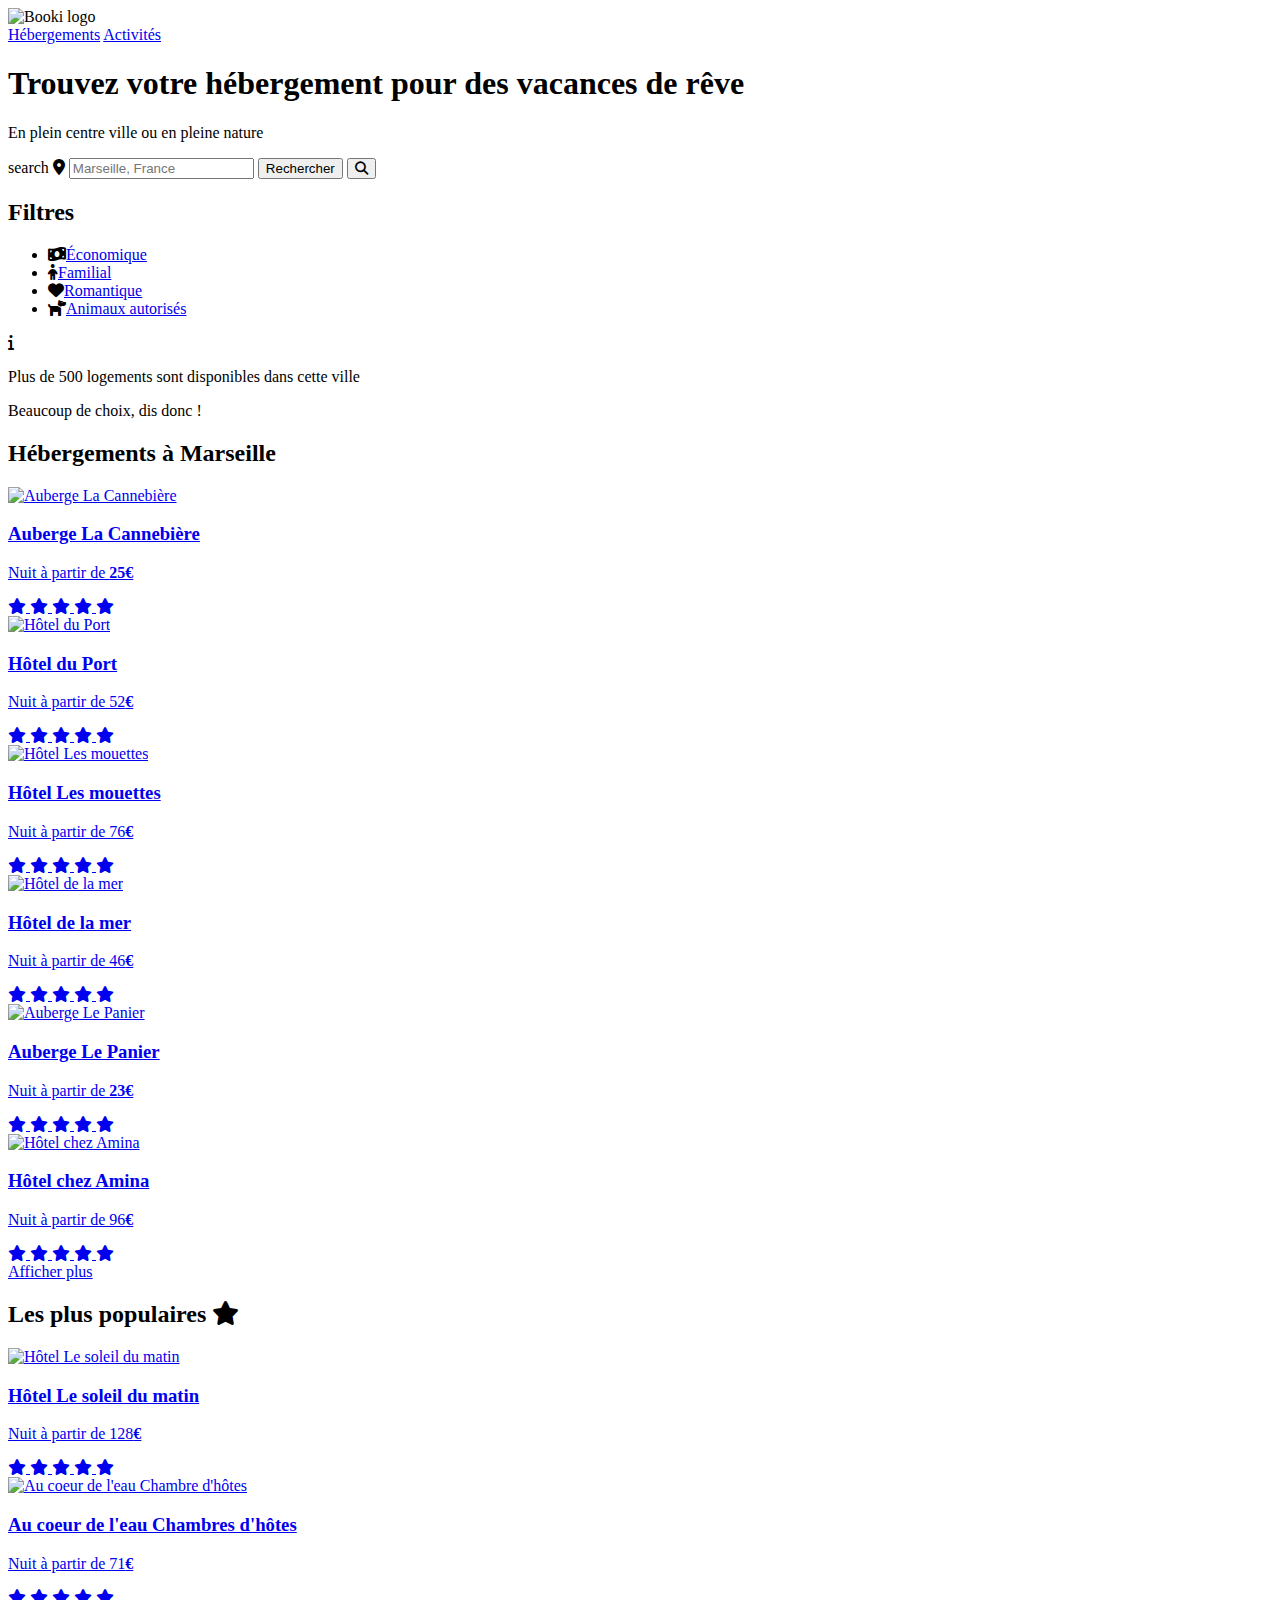
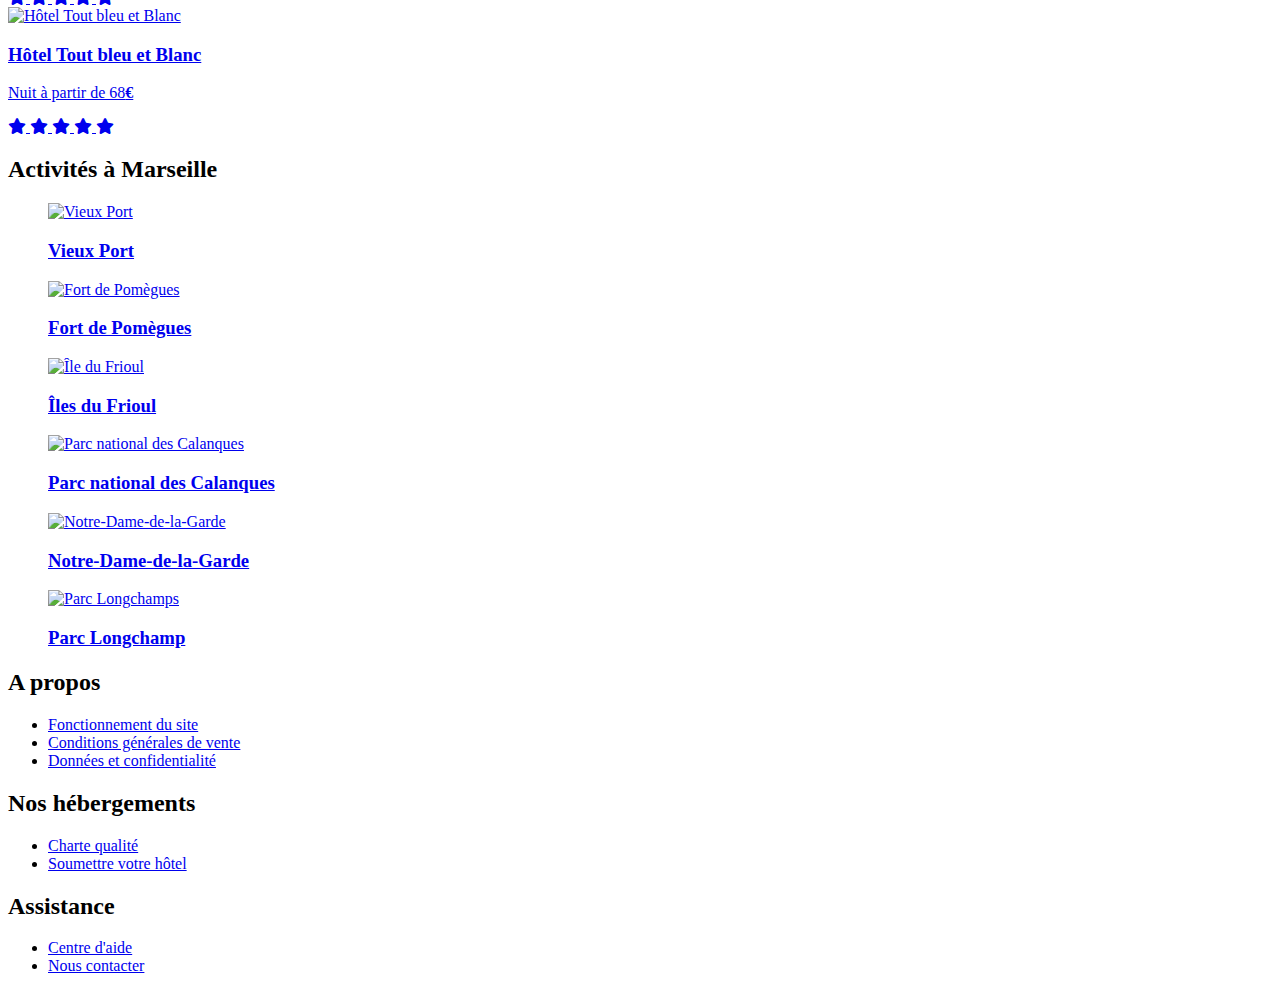
==== index.html @ 0b052183 "research btn for mobile" ====
<!DOCTYPE html>
<html lang="fr">
  <head>
    <meta charset="utf-8" />
    <meta name="viewport" content="width=device-width, initial-scale=1" />
    <link rel="stylesheet" href="./css/normalize.css" />
    <link rel="stylesheet" href="./css/style.css" />
    <link
      href="https://fonts.googleapis.com/css2?family=Raleway:wght@400;700&display=swap"
      rel="stylesheet"
    />
    <link
      rel="stylesheet"
      href="https://cdnjs.cloudflare.com/ajax/libs/font-awesome/6.2.0/css/all.min.css"
    />
    <link rel="shortcut icon" href="./assets/logo/Booki@3x.png" />
    <title>Booki</title>
  </head>

  <body>
    <div id="container">
      <!-- Header -->
      <header>
        <img id="logo" src="./assets/logo/Booki.png" alt="Booki logo" />
        <nav aria-label="Booki Main Navigation" role="menubar">
          <a role="menuitem" class="menu-item active" href="#page-accommodation"
            >Hébergements</a
          >
          <a role="menuitem" class="menu-item" href="#page-activities"
            >Activités</a
          >
        </nav>
      </header>

      <!-- Main -->
      <main>
        <!-- Section search -->
        <section
          aria-label="Find your accommodation for a dream vacation"
          class="search"
        >
          <h1>Trouvez votre hébergement pour des vacances de rêve</h1>
          <p>En plein centre ville ou en pleine nature</p>

          <form role="search" action="#" class="formula">
            <label class="visuallyhidden">search</label>
            <i class="dark-icon fas fa-map-marker-alt"></i>
            <input
              type="search"
              name="destination"
              class="destination"
              placeholder="Marseille, France"
              aria-label="Search through site content"
            />
            <button
              aria-label="submit your search"
              type="submit"
              class="search-French"
            >
              Rechercher
            </button>
            <button type="button" class="search-button">
              <i class="fas fa-search"></i>
            </button>
          </form>
        </section>

        <!-- Section filter -->
        <section aria-label="Filters" class="filter">
          <h2>Filtres</h2>
          <ul>
            <li>
              <i class="blue-icon fas fa-money-bill-wave"></i
              ><a href="#">Économique</a>
            </li>
            <li>
              <i class="blue-icon fas fa-child"></i><a href="#">Familial</a>
            </li>
            <li>
              <i class="blue-icon fas fa-heart"></i><a href="#">Romantique</a>
            </li>
            <li>
              <i class="blue-icon fas fa-dog"></i
              ><a href="#">Animaux autorisés</a>
            </li>
          </ul>
        </section>

        <!-- Info -->
        <div class="tooltip" role="tooltip">
          <i class="fas fa-info"> </i>
          <p>Plus de 500 logements sont disponibles dans cette ville</p>
          <span class="tooltiptext">Beaucoup de choix, dis donc !</span>
        </div>

        <!-- Section accommodation-->
        <section
          aria-label="Accommodation in Marseille"
          id="page-accommodation"
        >
          <!-- accommodation in Marseille-->
          <div class="accommodation-Marseille">
            <h2>Hébergements à Marseille</h2>
            <div class="card-accommodation-Marseille">
              <article class="card-hotel">
                <a href="#">
                  <img
                    src="./assets/hebergements/4_small/marcus-loke-WQJvWU_HZFo-unsplash.jpg"
                    alt="Auberge La Cannebière"
                  />
                  <div class="card-body-hotel">
                    <h3>Auberge La Cannebière</h3>
                    <p>Nuit à partir de <strong>25€</strong></p>
                    <div class="star-rating-M">
                      <i class="full fas fa-star"></i>
                      <i class="full fas fa-star"></i>
                      <i class="full fas fa-star"></i>
                      <i class="full fas fa-star"></i>
                      <i class="empty fas fa-star"></i>
                    </div>
                  </div>
                </a>
              </article>

              <article class="card-hotel">
                <a href="#">
                  <img
                    src="./assets/hebergements/4_small/fred-kleber-gTbaxaVLvsg-unsplash.jpg"
                    alt="Hôtel du Port"
                  />
                  <div class="card-body-hotel">
                    <h3>Hôtel du Port</h3>
                    <p>Nuit à partir de 52<strong>€</strong></p>
                    <div class="star-rating-M">
                      <i class="full fas fa-star"></i>
                      <i class="full fas fa-star"></i>
                      <i class="full fas fa-star"></i>
                      <i class="full fas fa-star"></i>
                      <i class="full fas fa-star"></i>
                    </div>
                  </div>
                </a>
              </article>

              <article class="card-hotel">
                <a href="#">
                  <img
                    src="./assets/hebergements/4_small/reisetopia-B8WIgxA_PFU-unsplash.jpg"
                    alt="Hôtel Les mouettes"
                  />
                  <div class="card-body-hotel">
                    <h3>Hôtel Les mouettes</h3>
                    <p>Nuit à partir de 76<strong>€</strong></p>
                    <div class="star-rating-M">
                      <i class="full fas fa-star"></i>
                      <i class="full fas fa-star"></i>
                      <i class="full fas fa-star"></i>
                      <i class="full fas fa-star"></i>
                      <i class="empty fas fa-star"></i>
                    </div>
                  </div>
                </a>
              </article>

              <article class="card-hotel">
                <a href="#">
                  <img
                    src="./assets/hebergements/4_small/annie-spratt-Eg1qcIitAuA-unsplash.jpg"
                    alt="Hôtel de la mer"
                  />
                  <div class="card-body-hotel">
                    <h3>Hôtel de la mer</h3>
                    <p>Nuit à partir de 46<strong>€</strong></p>
                    <div class="star-rating-M">
                      <i class="full fas fa-star"></i>
                      <i class="full fas fa-star"></i>
                      <i class="full fas fa-star"></i>
                      <i class="empty fas fa-star"></i>
                      <i class="empty fas fa-star"></i>
                    </div>
                  </div>
                </a>
              </article>

              <article class="card-hotel">
                <a href="#">
                  <img
                    src="./assets/hebergements/4_small/nicate-lee-kT-ZyaiwBe0-unsplash.jpg"
                    alt="Auberge Le Panier"
                  />
                  <div class="card-body-hotel">
                    <h3>Auberge Le Panier</h3>
                    <p>Nuit à partir de <strong>23€</strong></p>
                    <div class="star-rating-M">
                      <i class="full fas fa-star"></i>
                      <i class="full fas fa-star"></i>
                      <i class="full fas fa-star"></i>
                      <i class="full fas fa-star"></i>
                      <i class="empty fas fa-star"></i>
                    </div>
                  </div>
                </a>
              </article>

              <article class="card-hotel">
                <a href="#">
                  <img
                    src="./assets/hebergements/4_small/febrian-zakaria-M6S1WvfW68A-unsplash.jpg"
                    alt="Hôtel chez Amina"
                  />
                  <div class="card-body-hotel">
                    <h3>Hôtel chez Amina</h3>
                    <p>Nuit à partir de 96<strong>€</strong></p>
                    <div class="star-rating-M">
                      <i class="full fas fa-star"></i>
                      <i class="full fas fa-star"></i>
                      <i class="full fas fa-star"></i>
                      <i class="full fas fa-star"></i>
                      <i class="full fas fa-star"></i>
                    </div>
                  </div>
                </a>
              </article>
            </div>
            <a class="link-show-more" href="#">Afficher plus</a>
          </div>

          <!-- the most popular -->
          <aside class="page-populars">
            <h2>
              Les plus populaires
              <i class="fa-solid fa-star"></i>
            </h2>
            <div class="card-populars">
              <article class="card-populars-hotels">
                <a href="#">
                  <img
                    src="./assets/hebergements/4_small/emile-guillemot-Bj_rcSC5XfE-unsplash.jpg"
                    alt="Hôtel Le soleil du matin"
                  />
                  <div class="card-body-populars-hotels">
                    <h3>Hôtel Le soleil du matin</h3>
                    <p>Nuit à partir de 128<strong>€</strong></p>
                    <div class="star-rating-P">
                      <i class="full fas fa-star"></i>
                      <i class="full fas fa-star"></i>
                      <i class="full fas fa-star"></i>
                      <i class="full fas fa-star"></i>
                      <i class="full fas fa-star"></i>
                    </div>
                  </div>
                </a>
              </article>

              <article class="card-populars-hotels">
                <a href="#">
                  <img
                    src="./assets/hebergements/4_small/aw-creative-VGs8z60yT2c-unsplash.jpg"
                    alt="Au coeur de l'eau Chambre d'hôtes"
                  />
                  <div class="card-body-populars-hotels">
                    <h3>Au coeur de l'eau Chambres d'hôtes</h3>
                    <p>Nuit à partir de 71<strong>€</strong></p>
                    <div class="star-rating-P">
                      <i class="full fas fa-star"></i>
                      <i class="full fas fa-star"></i>
                      <i class="full fas fa-star"></i>
                      <i class="full fas fa-star"></i>
                      <i class="empty fas fa-star"></i>
                    </div>
                  </div>
                </a>
              </article>

              <article class="card-populars-hotels">
                <a href="#">
                  <img
                    src="./assets/hebergements/4_small/febrian-zakaria-sjvU0THccQA-unsplash.jpg"
                    alt="Hôtel Tout bleu et Blanc"
                  />
                  <div class="card-body-populars-hotels">
                    <h3>Hôtel Tout bleu et Blanc</h3>
                    <p>Nuit à partir de 68<strong>€</strong></p>
                    <div class="star-rating-P">
                      <i class="full fas fa-star"></i>
                      <i class="full fas fa-star"></i>
                      <i class="full fas fa-star"></i>
                      <i class="full fas fa-star"></i>
                      <i class="empty fas fa-star"></i>
                    </div>
                  </div>
                </a>
              </article>
            </div>
          </aside>
        </section>

        <!-- Section activities in Marseille-->
        <section aria-label="Activities in Marseille" id="page-activities">
          <h2>Activités à Marseille</h2>
          <div class="card-activities">
            <article class="card-one">
              <a href="#">
                <figure class="one-image">
                  <img
                    src="./assets/activites/4_small/reno-laithienne-QUgJhdY5Fyk-unsplash.jpg"
                    alt="Vieux Port"
                  />
                  <h3>Vieux Port</h3>
                </figure>
              </a>
            </article>

            <div class="card-group">
              <article class="card-group-1">
                <a href="#">
                  <figure>
                    <img
                      src="./assets/activites/4_small/paul-hermann-QFTrLdQIRhI-unsplash.jpg"
                      alt="Fort de Pomègues"
                    />
                    <h3>Fort de Pomègues</h3>
                  </figure>
                </a>
              </article>

              <article class="card-group-2">
                <a href="#">
                  <figure>
                    <img
                      src="./assets/activites/4_small/kevin-hikari-rV_Qd1l-VXg-unsplash.jpg"
                      alt="Île du Frioul"
                    />
                    <h3>Îles du Frioul</h3>
                  </figure>
                </a>
              </article>
            </div>

            <article class="card-one">
              <a href="#">
                <figure class="one-image">
                  <img
                    src="./assets/activites/4_small/kilyan-sockalingum-NR8-cBCN3aI-unsplash.jpg"
                    alt="Parc national des Calanques"
                  />
                  <h3>Parc national des Calanques</h3>
                </figure>
              </a>
            </article>

            <div class="card-group">
              <article class="card-group-3">
                <a href="#">
                  <figure>
                    <img
                      src="./assets/activites/4_small/florian-wehde-xW9e8gdotxI-unsplash.jpg"
                      alt="Notre-Dame-de-la-Garde"
                    />
                    <h3>Notre-Dame-de-la-Garde</h3>
                  </figure>
                </a>
              </article>

              <article class="card-group-4">
                <a href="#">
                  <figure>
                    <img
                      src="./assets/activites/4_small/lena-paulin-wH2-EJoDcV0-unsplash.jpg"
                      alt="Parc Longchamps"
                    />
                    <h3>Parc Longchamp</h3>
                  </figure>
                </a>
              </article>
            </div>
          </div>
        </section>
      </main>

      <!--Footer  -->
      <footer aria-label="Footer">
        <div>
          <h2>A propos</h2>
          <ul>
            <li><a href="#">Fonctionnement du site</a></li>
            <li><a href="#">Conditions générales de vente</a></li>
            <li><a href="#">Données et confidentialité</a></li>
          </ul>
        </div>

        <div>
          <h2>Nos hébergements</h2>
          <ul>
            <li><a href="#">Charte qualité</a></li>
            <li><a href="#">Soumettre votre hôtel</a></li>
          </ul>
        </div>

        <div>
          <h2>Assistance</h2>
          <ul>
            <li><a href="#">Centre d'aide</a></li>
            <li><a href="#">Nous contacter</a></li>
          </ul>
        </div>
      </footer>
    </div>
  </body>
</html>
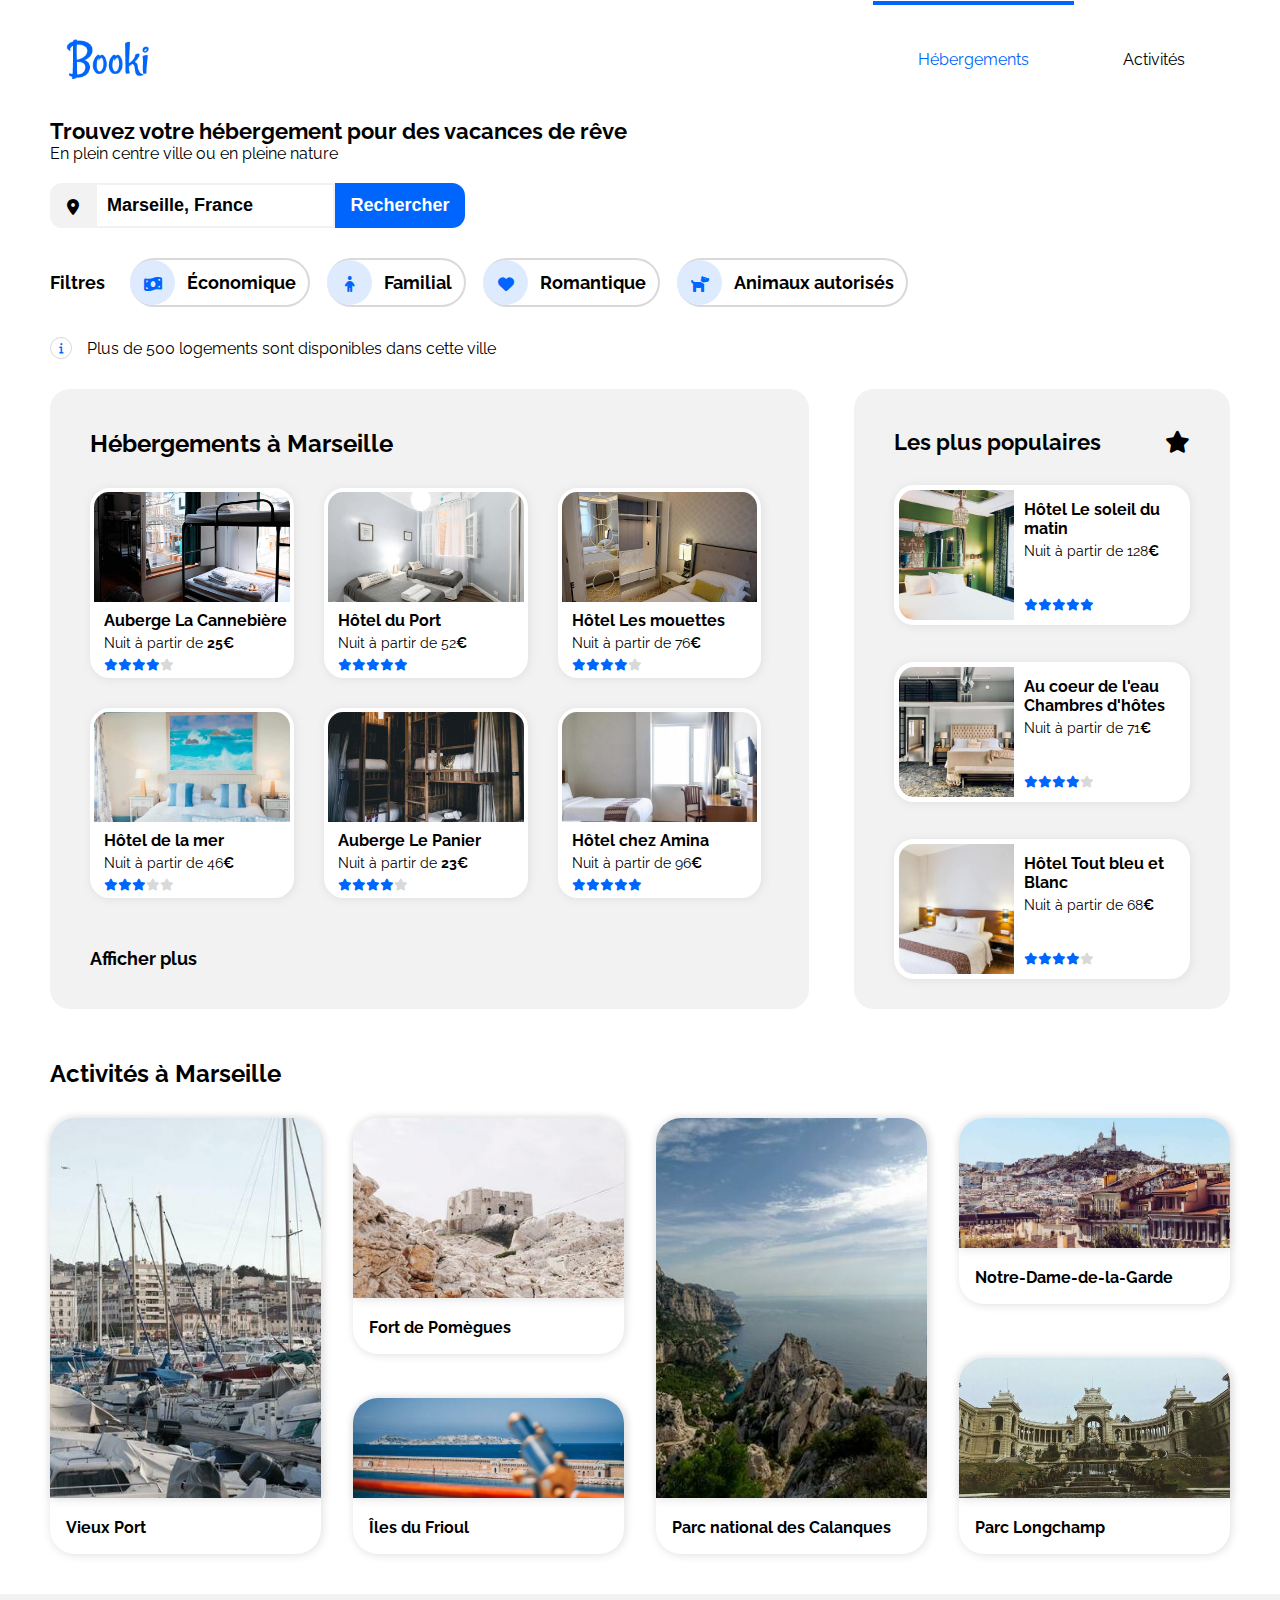
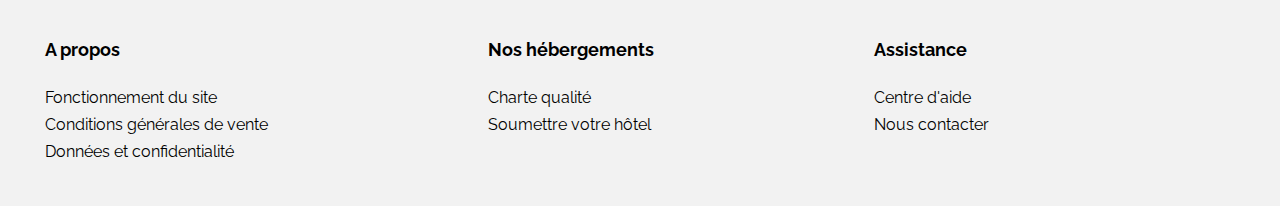
==== commit 558ed2d2: "delete img we dont used and replace assets to images" ====
--- a/index.html
+++ b/index.html
@@ -13,7 +13,7 @@
       rel="stylesheet"
       href="https://cdnjs.cloudflare.com/ajax/libs/font-awesome/6.2.0/css/all.min.css"
     />
-    <link rel="shortcut icon" href="./assets/logo/Booki@3x.png" />
+    <link rel="shortcut icon" href="./images/logo/Booki@3x.png" />
     <title>Booki</title>
   </head>
 
@@ -21,7 +21,7 @@
     <div id="container">
       <!-- Header -->
       <header>
-        <img id="logo" src="./assets/logo/Booki.png" alt="Booki logo" />
+        <img id="logo" src="./images/logo/Booki.png" alt="Booki logo" />
         <nav aria-label="Booki Main Navigation" role="menubar">
           <a role="menuitem" class="menu-item active" href="#page-accommodation"
             >Hébergements</a
@@ -105,7 +105,7 @@
               <article class="card-hotel">
                 <a href="#">
                   <img
-                    src="./assets/hebergements/4_small/marcus-loke-WQJvWU_HZFo-unsplash.jpg"
+                    src="./images/hebergements/4_small/marcus-loke-WQJvWU_HZFo-unsplash.jpg"
                     alt="Auberge La Cannebière"
                   />
                   <div class="card-body-hotel">
@@ -125,7 +125,7 @@
               <article class="card-hotel">
                 <a href="#">
                   <img
-                    src="./assets/hebergements/4_small/fred-kleber-gTbaxaVLvsg-unsplash.jpg"
+                    src="./images/hebergements/4_small/fred-kleber-gTbaxaVLvsg-unsplash.jpg"
                     alt="Hôtel du Port"
                   />
                   <div class="card-body-hotel">
@@ -145,7 +145,7 @@
               <article class="card-hotel">
                 <a href="#">
                   <img
-                    src="./assets/hebergements/4_small/reisetopia-B8WIgxA_PFU-unsplash.jpg"
+                    src="./images/hebergements/4_small/reisetopia-B8WIgxA_PFU-unsplash.jpg"
                     alt="Hôtel Les mouettes"
                   />
                   <div class="card-body-hotel">
@@ -165,7 +165,7 @@
               <article class="card-hotel">
                 <a href="#">
                   <img
-                    src="./assets/hebergements/4_small/annie-spratt-Eg1qcIitAuA-unsplash.jpg"
+                    src="./images/hebergements/4_small/annie-spratt-Eg1qcIitAuA-unsplash.jpg"
                     alt="Hôtel de la mer"
                   />
                   <div class="card-body-hotel">
@@ -185,7 +185,7 @@
               <article class="card-hotel">
                 <a href="#">
                   <img
-                    src="./assets/hebergements/4_small/nicate-lee-kT-ZyaiwBe0-unsplash.jpg"
+                    src="./images/hebergements/4_small/nicate-lee-kT-ZyaiwBe0-unsplash.jpg"
                     alt="Auberge Le Panier"
                   />
                   <div class="card-body-hotel">
@@ -205,7 +205,7 @@
               <article class="card-hotel">
                 <a href="#">
                   <img
-                    src="./assets/hebergements/4_small/febrian-zakaria-M6S1WvfW68A-unsplash.jpg"
+                    src="./images/hebergements/4_small/febrian-zakaria-M6S1WvfW68A-unsplash.jpg"
                     alt="Hôtel chez Amina"
                   />
                   <div class="card-body-hotel">
@@ -235,7 +235,7 @@
               <article class="card-populars-hotels">
                 <a href="#">
                   <img
-                    src="./assets/hebergements/4_small/emile-guillemot-Bj_rcSC5XfE-unsplash.jpg"
+                    src="./images/hebergements/4_small/emile-guillemot-Bj_rcSC5XfE-unsplash.jpg"
                     alt="Hôtel Le soleil du matin"
                   />
                   <div class="card-body-populars-hotels">
@@ -255,7 +255,7 @@
               <article class="card-populars-hotels">
                 <a href="#">
                   <img
-                    src="./assets/hebergements/4_small/aw-creative-VGs8z60yT2c-unsplash.jpg"
+                    src="./images/hebergements/4_small/aw-creative-VGs8z60yT2c-unsplash.jpg"
                     alt="Au coeur de l'eau Chambre d'hôtes"
                   />
                   <div class="card-body-populars-hotels">
@@ -275,7 +275,7 @@
               <article class="card-populars-hotels">
                 <a href="#">
                   <img
-                    src="./assets/hebergements/4_small/febrian-zakaria-sjvU0THccQA-unsplash.jpg"
+                    src="./images/hebergements/4_small/febrian-zakaria-sjvU0THccQA-unsplash.jpg"
                     alt="Hôtel Tout bleu et Blanc"
                   />
                   <div class="card-body-populars-hotels">
@@ -303,7 +303,7 @@
               <a href="#">
                 <figure class="one-image">
                   <img
-                    src="./assets/activites/4_small/reno-laithienne-QUgJhdY5Fyk-unsplash.jpg"
+                    src="./images/activites/4_small/reno-laithienne-QUgJhdY5Fyk-unsplash.jpg"
                     alt="Vieux Port"
                   />
                   <h3>Vieux Port</h3>
@@ -316,7 +316,7 @@
                 <a href="#">
                   <figure>
                     <img
-                      src="./assets/activites/4_small/paul-hermann-QFTrLdQIRhI-unsplash.jpg"
+                      src="./images/activites/4_small/paul-hermann-QFTrLdQIRhI-unsplash.jpg"
                       alt="Fort de Pomègues"
                     />
                     <h3>Fort de Pomègues</h3>
@@ -328,7 +328,7 @@
                 <a href="#">
                   <figure>
                     <img
-                      src="./assets/activites/4_small/kevin-hikari-rV_Qd1l-VXg-unsplash.jpg"
+                      src="./images/activites/4_small/kevin-hikari-rV_Qd1l-VXg-unsplash.jpg"
                       alt="Île du Frioul"
                     />
                     <h3>Îles du Frioul</h3>
@@ -341,7 +341,7 @@
               <a href="#">
                 <figure class="one-image">
                   <img
-                    src="./assets/activites/4_small/kilyan-sockalingum-NR8-cBCN3aI-unsplash.jpg"
+                    src="./images/activites/4_small/kilyan-sockalingum-NR8-cBCN3aI-unsplash.jpg"
                     alt="Parc national des Calanques"
                   />
                   <h3>Parc national des Calanques</h3>
@@ -354,7 +354,7 @@
                 <a href="#">
                   <figure>
                     <img
-                      src="./assets/activites/4_small/florian-wehde-xW9e8gdotxI-unsplash.jpg"
+                      src="./images/activites/4_small/florian-wehde-xW9e8gdotxI-unsplash.jpg"
                       alt="Notre-Dame-de-la-Garde"
                     />
                     <h3>Notre-Dame-de-la-Garde</h3>
@@ -366,7 +366,7 @@
                 <a href="#">
                   <figure>
                     <img
-                      src="./assets/activites/4_small/lena-paulin-wH2-EJoDcV0-unsplash.jpg"
+                      src="./images/activites/4_small/lena-paulin-wH2-EJoDcV0-unsplash.jpg"
                       alt="Parc Longchamps"
                     />
                     <h3>Parc Longchamp</h3>
--- a/css/style.css
+++ b/css/style.css
@@ -0,0 +1,674 @@
+body {
+  font-family: 'Raleway', sans-serif;
+  color: #000000;
+  font-size: 16px;
+}
+
+/* globals for different navigators */
+
+*,
+*:before,
+*:after {
+  box-sizing: border-box; /* Opera/IE 8+ */
+  -moz-box-sizing: border-box; /* Firefox, autres Gecko */
+  -webkit-box-sizing: border-box; /* Safari/Chrome, autres WebKit */
+  margin: 0;
+  padding: 0;
+}
+
+/* DESKTOP */
+
+a {
+  text-decoration: none;
+  color: #000000;
+}
+
+img {
+  object-fit: cover;
+}
+
+/* HEADER */
+
+header {
+  display: flex;
+  justify-content: space-between;
+  align-items: center;
+  height: 118px;
+  margin: 0 50px;
+}
+
+#logo {
+  width: 130px;
+  margin-left: 16px;
+}
+
+/* MAIN */
+main {
+  margin: 0 50px;
+}
+
+/* NAV */
+
+.menu-item {
+  padding: 0 45px;
+}
+
+.active,
+.menu-item:hover {
+  border-top: 4px solid #0065fc;
+  padding: 45px;
+  color: #0065fc;
+}
+
+/* section search */
+
+.search h1 {
+  font-size: 22px;
+}
+
+.formula {
+  display: flex;
+  margin-top: 20px;
+}
+
+/* hide the label for accessibility, because it's clear visually and keep label available for assistive tech */
+.visuallyhidden {
+  border: 0;
+  clip: rect(0 0 0 0);
+  height: 1px;
+  margin: -1px;
+  overflow: hidden;
+  padding: 0;
+  position: absolute;
+  width: 1px;
+}
+
+.fa-map-marker-alt {
+  width: 45px;
+  height: 45px;
+  color: #000000;
+  background-color: #f2f2f2;
+  border: 3px #f2f2f2 solid;
+  padding: 13px;
+  border-radius: 12px 0px 0px 12px;
+  text-align: center;
+  font-size: 16px;
+}
+
+.destination {
+  border: 2px #f2f2f2 solid;
+  font-size: 18px;
+  font-weight: bold;
+  width: 240px;
+  text-indent: 10px;
+}
+
+/* for displaying black color font in placeholder to Chrome & Firefox */
+
+::-webkit-input-placeholder {
+  color: #000000;
+  opacity: 1;
+}
+::-moz-placeholder {
+  color: #000000;
+  opacity: 1;
+}
+input:-moz-placeholder {
+  color: #000000;
+  opacity: 1;
+}
+
+.search-French {
+  border-radius: 0 13px 13px 0;
+  background: #0065fc;
+  color: #ffff;
+  border-style: none;
+  font-weight: bold;
+  width: 130px;
+  font-size: 18px;
+}
+
+.search-button {
+  display: none;
+}
+
+/* section filter */
+
+.filter {
+  display: flex;
+  flex-wrap: wrap;
+  align-items: center;
+  margin: 30px 0px;
+  gap: 25px;
+}
+
+.filter h2 {
+  font-weight: bold;
+  font-size: 18px;
+}
+
+.filter ul {
+  display: flex;
+  flex-wrap: wrap;
+  gap: 17px;
+}
+
+.filter li {
+  display: flex;
+  align-items: center;
+  border: 2px solid #d9d9d9;
+  border-radius: 100px;
+  border-left: #deebff;
+}
+
+.filter a {
+  font-size: 18px;
+  font-weight: bold;
+  color: #000000;
+  padding: 0px 12px;
+}
+
+.filter li:hover {
+  background-color: #deebff;
+}
+
+.blue-icon {
+  color: #0065fc;
+  background-color: #deebff;
+  border-radius: 100%;
+  width: 45px;
+  height: 45px;
+  text-align: center;
+  line-height: 3 !important;
+}
+
+/* INFO */
+.fa-info {
+  width: 22px;
+  height: 22px;
+  color: #0065fc;
+  border-radius: 100%;
+  border: 1px solid #d9d9d9;
+  padding: 5px 8px;
+  font-size: 11px;
+}
+
+.tooltip {
+  position: relative;
+  display: flex;
+  align-items: center;
+}
+
+.tooltip p {
+  margin-left: 15px;
+}
+
+.tooltip .tooltiptext {
+  visibility: hidden;
+  width: 120px;
+  background-color: #f2f2f2;
+  color: #0065fc;
+  text-align: start;
+  border-radius: 6px;
+  padding: 5px 0;
+
+  /* Position the tooltip */
+  position: absolute;
+  z-index: 1;
+  bottom: 100%;
+  right: 100%;
+  margin-right: -100px;
+}
+
+.tooltip:hover .tooltiptext {
+  visibility: visible;
+}
+
+/* section accommodation */
+
+#page-accommodation {
+  margin-top: 30px;
+  display: flex;
+  gap: 45px;
+}
+
+.accommodation-Marseille {
+  background-color: #f2f2f2;
+  display: flex;
+  flex-direction: column;
+  flex-wrap: wrap;
+  border-radius: 20px;
+  width: 67%;
+  padding: 40px;
+}
+
+.card-accommodation-Marseille {
+  display: flex;
+  flex-wrap: wrap;
+  justify-content: flex-start;
+  gap: 30px;
+  padding: 30px 0px 50px 0px;
+}
+
+.card-hotel {
+  min-width: 200px;
+  width: 30%;
+  height: 190px;
+  background-color: #ffff;
+  border: 4px solid #ffff;
+  border-radius: 20px;
+  box-shadow: 1px 1px 10px #dfdfdf;
+  line-height: 1.5;
+}
+
+.card-hotel img {
+  width: 100%;
+  height: 110px;
+  border-radius: 15px 15px 0 0;
+}
+
+.card-body-hotel {
+  display: flex;
+  flex-direction: column;
+  justify-content: space-between;
+  padding-left: 10px;
+}
+
+h3 {
+  font-size: 16px;
+  font-weight: bold;
+}
+
+.card-one:hover,
+.card-group-1:hover,
+.card-group-2:hover,
+.card-group-3:hover,
+.card-group-4:hover,
+.card-hotel:hover,
+.card-populars-hotels:hover {
+  transform: scale(1.03);
+}
+
+.card-body-hotel p,
+.card-populars-hotels p {
+  font-size: 14px;
+}
+
+.link-show-more {
+  text-decoration: none;
+  color: #000000;
+  font-size: 18px;
+  font-weight: bold;
+}
+
+.full {
+  color: #0065fc;
+  font-size: 12px;
+}
+
+.empty {
+  color: #d9d9d9;
+  font-size: 12px;
+}
+
+.star-rating-M {
+  display: flex;
+  padding-top: 5px;
+}
+
+/* the most populars */
+
+.page-populars {
+  background-color: #f2f2f2;
+  display: flex;
+  flex-direction: column;
+  border-radius: 20px;
+  width: 33%;
+  min-width: 350px;
+  padding: 40px 40px 0px 40px;
+}
+
+.page-populars h2 {
+  display: flex;
+  justify-content: space-between;
+  font-size: 22px;
+  align-items: center;
+}
+
+.card-populars {
+  display: flex;
+  flex-direction: column;
+  padding-top: 30px;
+  row-gap: 12px;
+}
+
+.card-populars-hotels {
+  min-width: 280px;
+  height: 140px;
+  background-color: #ffff;
+  border: 5px solid #ffff;
+  border-radius: 20px;
+  margin-bottom: 25px;
+  box-shadow: 1px 1px 10px #dfdfdf;
+}
+
+.card-populars-hotels a {
+  display: flex;
+  height: 100%;
+}
+
+.card-populars-hotels img {
+  width: 40%;
+  border-radius: 15px 0 0 15px;
+  flex-shrink: 0;
+}
+
+.card-body-populars-hotels {
+  display: flex;
+  flex-direction: column;
+  justify-content: space-between;
+  padding: 10px;
+  gap: 5px;
+}
+
+.star-rating-P {
+  display: flex;
+  padding-top: 35px;
+}
+
+/* ACTIVITIES */
+
+#page-activities {
+  padding-top: 50px;
+}
+
+.card-activities {
+  display: flex;
+  flex-wrap: wrap;
+  justify-content: space-between;
+  margin-top: 30px;
+}
+
+.card-activities h3 {
+  padding: 6%;
+}
+
+.card-activities img {
+  width: 100%;
+  border-radius: 25px 25px 0px 0px;
+  box-shadow: 1px 1px 10px #dfdfdf;
+}
+
+.card-one {
+  width: 23%;
+  background-color: #ffff;
+  box-shadow: 1px 1px 10px #dfdfdf;
+  border-radius: 25px 25px 25px 25px;
+}
+
+.card-group {
+  width: 23%;
+  display: flex;
+  flex-direction: column;
+  justify-content: space-between;
+}
+
+.card-group-1,
+.card-group-2,
+.card-group-3,
+.card-group-4 {
+  background-color: #ffff;
+  box-shadow: 1px 1px 10px #dfdfdf;
+  border-radius: 25px 25px 25px 25px;
+}
+
+.card-one img {
+  height: 380px;
+}
+
+.card-group-1 img {
+  height: 180px;
+}
+
+.card-group-2 img {
+  height: 100px;
+}
+
+.card-group-3 img {
+  height: 130px;
+}
+
+.card-group-4 img {
+  height: 140px;
+}
+
+/* FOOTER */
+footer {
+  margin-top: 40px;
+  display: flex;
+  background: #f2f2f2;
+  padding: 45px;
+  gap: 220px;
+}
+
+footer h2 {
+  font-size: 18px;
+  margin-bottom: 20px;
+}
+
+footer li {
+  font-size: 15.5px;
+  list-style: none;
+  padding-top: 8px;
+}
+
+/* MEDIA QUERIES */
+
+@media screen and (max-width: 768px) {
+  header {
+    display: flex;
+    align-items: center;
+    flex-direction: column;
+    height: 100%;
+    margin: 0;
+  }
+
+  #logo {
+    margin: 25px 0px 0px 45px;
+  }
+
+  nav {
+    display: flex;
+    margin: 25px 0px 15px 0px;
+    width: 100%;
+    text-align: center;
+  }
+
+  .menu-item {
+    padding: 10px 51px;
+    width: 50%;
+  }
+
+  .active,
+  .menu-item:hover {
+    border-top: none;
+    border-bottom: 4px solid #0065fc;
+    padding: 10px 51px;
+  }
+
+  .search-French {
+    display: none;
+  }
+
+  .search-button {
+    display: block;
+    border-radius: 13px 13px 13px 13px;
+    background: #0065fc;
+    color: #ffff;
+    border-style: none;
+    font-weight: bold;
+    min-width: 50px;
+    font-size: 18px;
+    margin-left: -20px;
+  }
+
+  #page-accommodation {
+    flex-direction: column-reverse;
+    gap: 25px;
+  }
+
+  main {
+    margin: 0;
+  }
+
+  .search,
+  .filter,
+  .tooltip {
+    margin: 20px;
+  }
+
+  #page-activities {
+    margin: 0 12px;
+  }
+
+  .page-populars {
+    background-color: #f2f2f2;
+    border-radius: 0px;
+    width: 100%;
+    padding: 40px 12px 0px 12px;
+  }
+
+  .accommodation-Marseille {
+    background-color: #ffff;
+    border-radius: 0px;
+    width: 100%;
+    padding: 12px;
+  }
+
+  .card-hotel {
+    width: 100%;
+  }
+
+  .card-activities {
+    display: flex;
+    flex-direction: column;
+    gap: 30px;
+  }
+
+  .card-one,
+  .card-group {
+    width: 100%;
+  }
+
+  .card-group {
+    gap: 30px;
+  }
+
+  .card-one img,
+  .card-group-1 img,
+  .card-group-2 img {
+    height: 150px;
+  }
+
+  .card-populars {
+    row-gap: 0;
+  }
+
+  .card-accommodation-Marseille {
+    gap: 25px;
+  }
+
+  footer {
+    display: flex;
+    flex-direction: column;
+    gap: 30px;
+    padding: 40px 20px;
+  }
+
+  footer h2 {
+    margin-bottom: 5px;
+  }
+}
+
+@media screen and (min-width: 768px) and (max-width: 992px) {
+  #page-accommodation {
+    flex-direction: column-reverse;
+    gap: 25px;
+  }
+
+  main {
+    margin: 0;
+  }
+
+  .search,
+  .filter,
+  .info {
+    margin: 20px;
+  }
+
+  #page-activities {
+    margin: 0 12px;
+  }
+
+  .page-populars {
+    background-color: #f2f2f2;
+    border-radius: 0px;
+    width: 100%;
+    padding: 40px 12px 0px 12px;
+  }
+
+  .accommodation-Marseille {
+    background-color: #ffff;
+    border-radius: 0px;
+    width: 100%;
+    padding: 12px;
+  }
+
+  .card-hotel {
+    width: 100%;
+  }
+
+  .card-activities {
+    display: flex;
+    flex-direction: column;
+    gap: 30px;
+  }
+
+  .card-one,
+  .card-group {
+    width: 100%;
+  }
+
+  .card-group {
+    gap: 30px;
+  }
+
+  .card-one img,
+  .card-group-1 img,
+  .card-group-2 img {
+    height: 150px;
+  }
+
+  .card-populars {
+    row-gap: 0;
+  }
+
+  .card-accommodation-Marseille {
+    gap: 25px;
+  }
+
+  footer {
+    gap: 100px;
+  }
+}
+
+@media screen and (min-width: 3001px) and (max-width: 4000px) {
+  body {
+    margin: 0;
+    padding: 0px 250px;
+  }
+
+  footer {
+    gap: 100px;
+  }
+}
